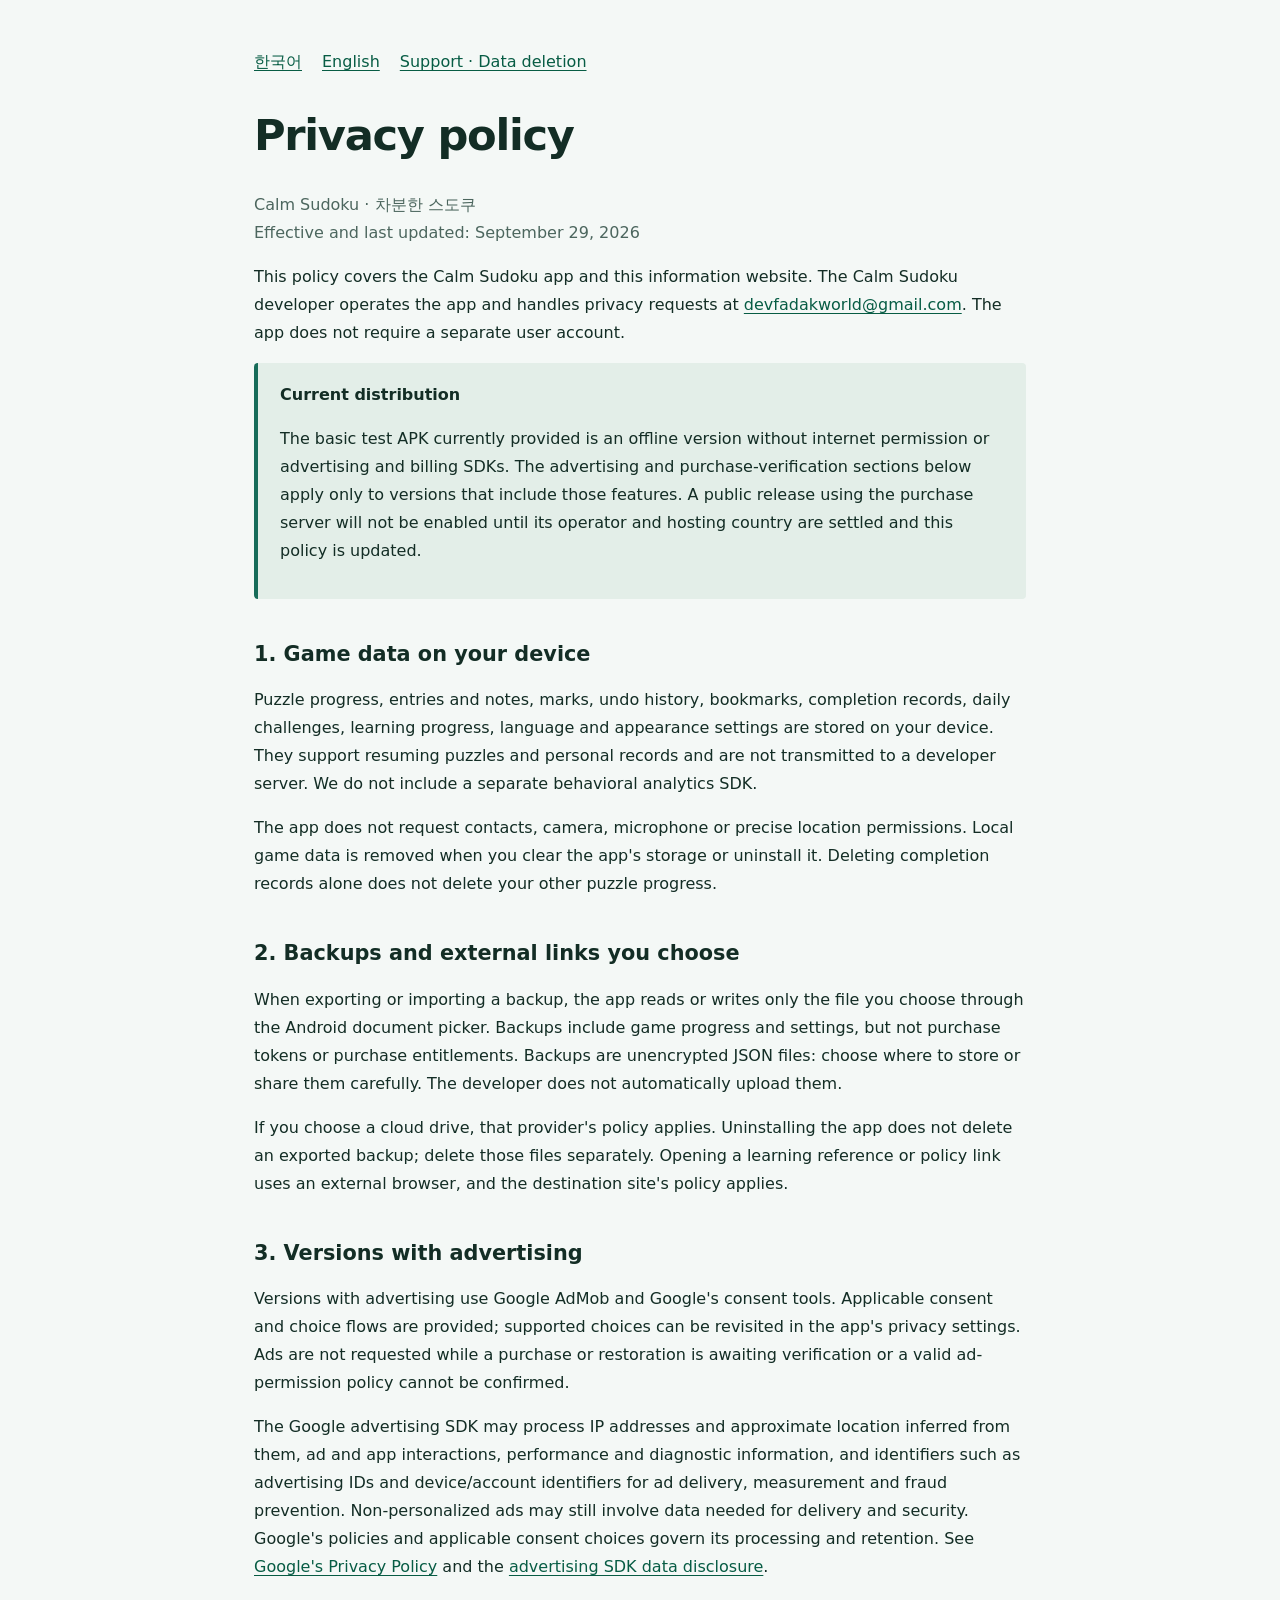
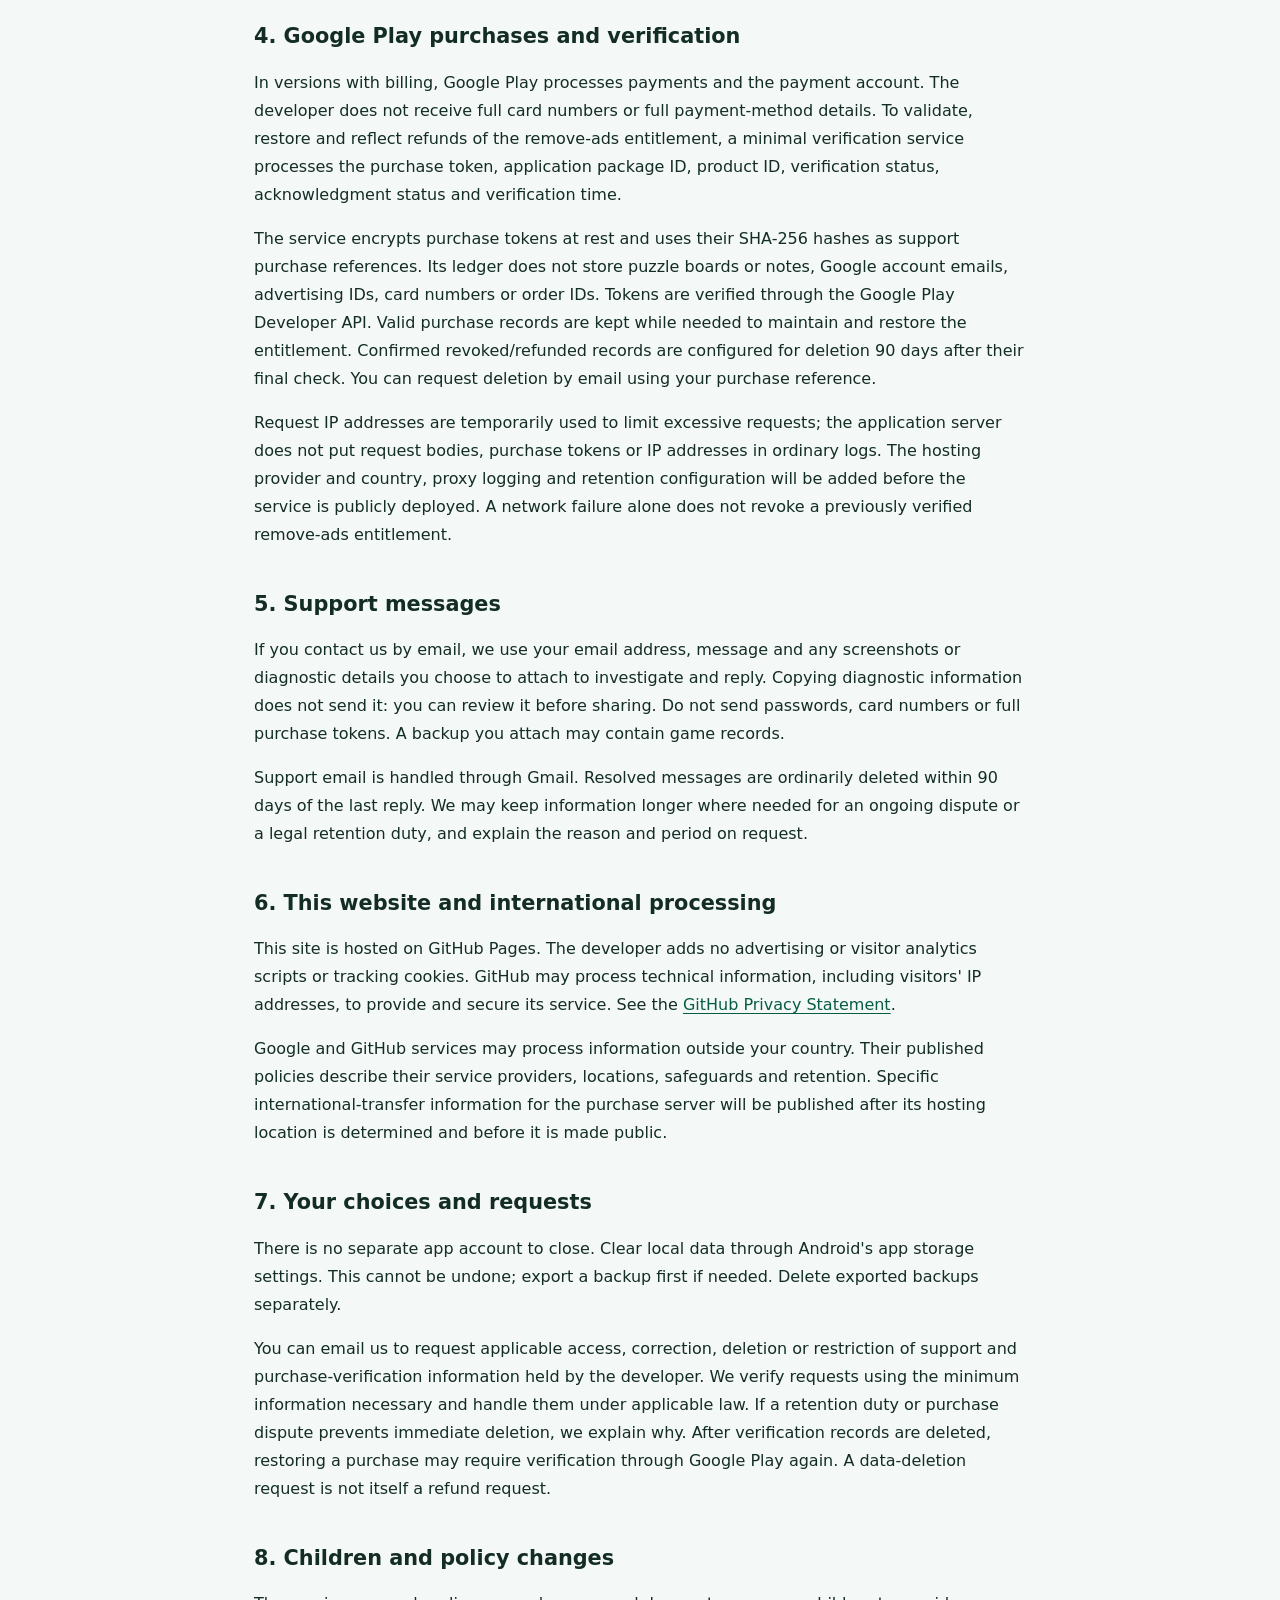
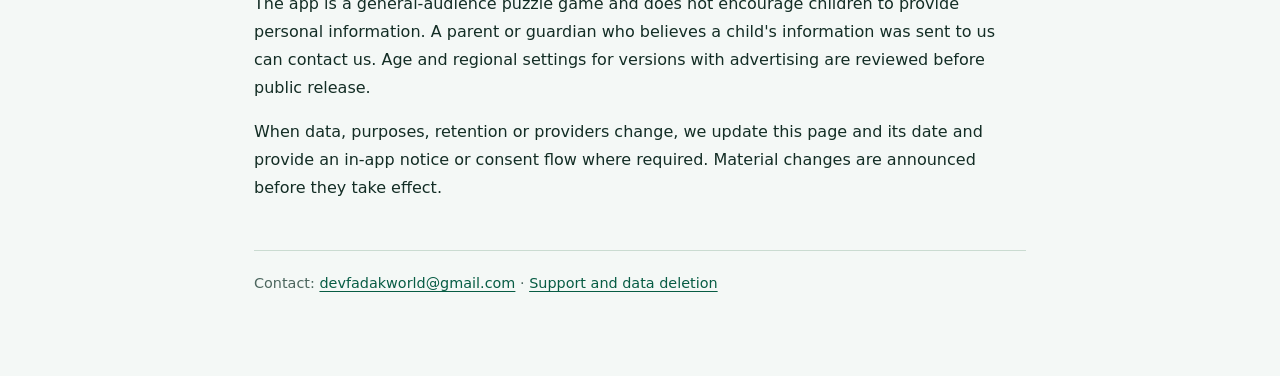
==== en.html @ 7352ee3d "Publish bilingual Sudoku privacy policy and support" ====
<!doctype html><html lang="en"><head><meta charset="utf-8"><meta name="viewport" content="width=device-width,initial-scale=1"><meta name="description" content="Calm Sudoku privacy policy and data deletion information"><meta http-equiv="Content-Security-Policy" content="default-src 'none'; style-src 'self'; base-uri 'none'; form-action 'none'"><title>Privacy policy · Calm Sudoku</title><link rel="stylesheet" href="style.css"></head><body><main>
<nav aria-label="Languages and support"><a href="index.html" lang="ko">한국어</a><a href="en.html" aria-current="page">English</a><a href="support.html#english">Support · Data deletion</a></nav>
<h1>Privacy policy</h1><p class="meta">Calm Sudoku · 차분한 스도쿠<br>Effective and last updated: September 29, 2026</p>
<p>This policy covers the Calm Sudoku app and this information website. The Calm Sudoku developer operates the app and handles privacy requests at <a href="mailto:devfadakworld@gmail.com">devfadakworld@gmail.com</a>. The app does not require a separate user account.</p>
<div class="notice"><strong>Current distribution</strong><p>The basic test APK currently provided is an offline version without internet permission or advertising and billing SDKs. The advertising and purchase-verification sections below apply only to versions that include those features. A public release using the purchase server will not be enabled until its operator and hosting country are settled and this policy is updated.</p></div>
<h2>1. Game data on your device</h2><p>Puzzle progress, entries and notes, marks, undo history, bookmarks, completion records, daily challenges, learning progress, language and appearance settings are stored on your device. They support resuming puzzles and personal records and are not transmitted to a developer server. We do not include a separate behavioral analytics SDK.</p><p>The app does not request contacts, camera, microphone or precise location permissions. Local game data is removed when you clear the app's storage or uninstall it. Deleting completion records alone does not delete your other puzzle progress.</p>
<h2>2. Backups and external links you choose</h2><p>When exporting or importing a backup, the app reads or writes only the file you choose through the Android document picker. Backups include game progress and settings, but not purchase tokens or purchase entitlements. Backups are unencrypted JSON files: choose where to store or share them carefully. The developer does not automatically upload them.</p><p>If you choose a cloud drive, that provider's policy applies. Uninstalling the app does not delete an exported backup; delete those files separately. Opening a learning reference or policy link uses an external browser, and the destination site's policy applies.</p>
<h2>3. Versions with advertising</h2><p>Versions with advertising use Google AdMob and Google's consent tools. Applicable consent and choice flows are provided; supported choices can be revisited in the app's privacy settings. Ads are not requested while a purchase or restoration is awaiting verification or a valid ad-permission policy cannot be confirmed.</p><p>The Google advertising SDK may process IP addresses and approximate location inferred from them, ad and app interactions, performance and diagnostic information, and identifiers such as advertising IDs and device/account identifiers for ad delivery, measurement and fraud prevention. Non-personalized ads may still involve data needed for delivery and security. Google's policies and applicable consent choices govern its processing and retention. See <a href="https://policies.google.com/privacy">Google's Privacy Policy</a> and the <a href="https://developers.google.com/admob/android/privacy/play-data-disclosure">advertising SDK data disclosure</a>.</p>
<h2>4. Google Play purchases and verification</h2><p>In versions with billing, Google Play processes payments and the payment account. The developer does not receive full card numbers or full payment-method details. To validate, restore and reflect refunds of the remove-ads entitlement, a minimal verification service processes the purchase token, application package ID, product ID, verification status, acknowledgment status and verification time.</p><p>The service encrypts purchase tokens at rest and uses their SHA-256 hashes as support purchase references. Its ledger does not store puzzle boards or notes, Google account emails, advertising IDs, card numbers or order IDs. Tokens are verified through the Google Play Developer API. Valid purchase records are kept while needed to maintain and restore the entitlement. Confirmed revoked/refunded records are configured for deletion 90 days after their final check. You can request deletion by email using your purchase reference.</p><p>Request IP addresses are temporarily used to limit excessive requests; the application server does not put request bodies, purchase tokens or IP addresses in ordinary logs. The hosting provider and country, proxy logging and retention configuration will be added before the service is publicly deployed. A network failure alone does not revoke a previously verified remove-ads entitlement.</p>
<h2>5. Support messages</h2><p>If you contact us by email, we use your email address, message and any screenshots or diagnostic details you choose to attach to investigate and reply. Copying diagnostic information does not send it: you can review it before sharing. Do not send passwords, card numbers or full purchase tokens. A backup you attach may contain game records.</p><p>Support email is handled through Gmail. Resolved messages are ordinarily deleted within 90 days of the last reply. We may keep information longer where needed for an ongoing dispute or a legal retention duty, and explain the reason and period on request.</p>
<h2>6. This website and international processing</h2><p>This site is hosted on GitHub Pages. The developer adds no advertising or visitor analytics scripts or tracking cookies. GitHub may process technical information, including visitors' IP addresses, to provide and secure its service. See the <a href="https://docs.github.com/en/site-policy/privacy-policies/github-general-privacy-statement">GitHub Privacy Statement</a>.</p><p>Google and GitHub services may process information outside your country. Their published policies describe their service providers, locations, safeguards and retention. Specific international-transfer information for the purchase server will be published after its hosting location is determined and before it is made public.</p>
<h2>7. Your choices and requests</h2><p>There is no separate app account to close. Clear local data through Android's app storage settings. This cannot be undone; export a backup first if needed. Delete exported backups separately.</p><p>You can email us to request applicable access, correction, deletion or restriction of support and purchase-verification information held by the developer. We verify requests using the minimum information necessary and handle them under applicable law. If a retention duty or purchase dispute prevents immediate deletion, we explain why. After verification records are deleted, restoring a purchase may require verification through Google Play again. A data-deletion request is not itself a refund request.</p>
<h2>8. Children and policy changes</h2><p>The app is a general-audience puzzle game and does not encourage children to provide personal information. A parent or guardian who believes a child's information was sent to us can contact us. Age and regional settings for versions with advertising are reviewed before public release.</p><p>When data, purposes, retention or providers change, we update this page and its date and provide an in-app notice or consent flow where required. Material changes are announced before they take effect.</p>
<footer>Contact: <a href="mailto:devfadakworld@gmail.com">devfadakworld@gmail.com</a> · <a href="support.html#english">Support and data deletion</a></footer>
</main></body></html>
---- style.css ----
:root{font-family:system-ui,-apple-system,'Segoe UI',sans-serif;color:#132d25;background:#f4f8f6;line-height:1.75}*{box-sizing:border-box}body{margin:0}main{max-width:820px;margin:auto;padding:48px 24px 80px}nav{display:flex;gap:20px;flex-wrap:wrap;margin-bottom:32px}a{color:#075c44;text-underline-offset:3px}a:focus-visible{outline:3px solid #176c59;outline-offset:4px}h1{font-size:clamp(1.8rem,6vw,2.7rem);line-height:1.25;letter-spacing:-.03em}h2{font-size:1.3rem;line-height:1.45;margin-top:40px}p,li{overflow-wrap:anywhere}li{margin:8px 0}.meta{color:#4c665e}.notice{padding:18px 22px;background:#e3eee8;border-left:4px solid #176c59;border-radius:4px}footer{border-top:1px solid #cadbd1;margin-top:48px;padding-top:20px;color:#4c665e;font-size:.9rem}@media(prefers-color-scheme:dark){:root{background:#10231c;color:#edf6f1}a{color:#99e3c6}.notice{background:#203e31}.meta,footer{color:#b2c7bc}}
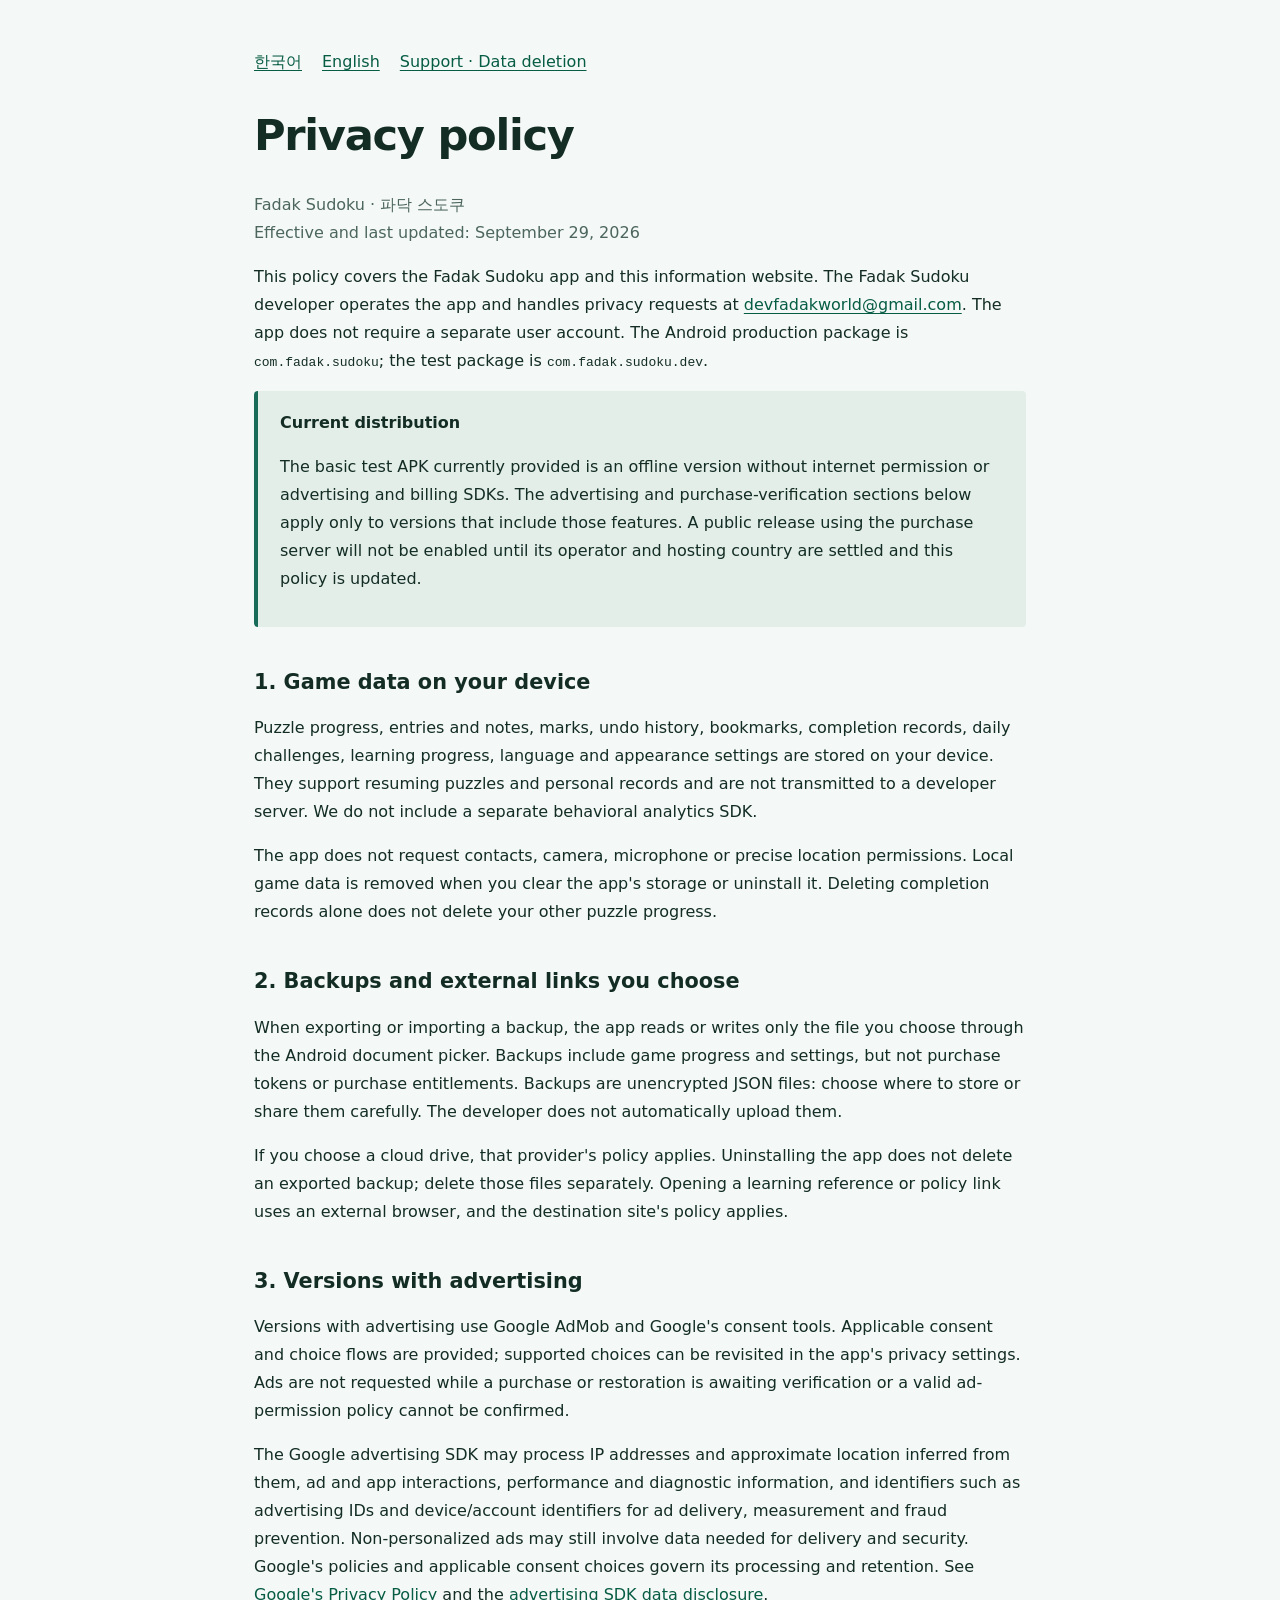
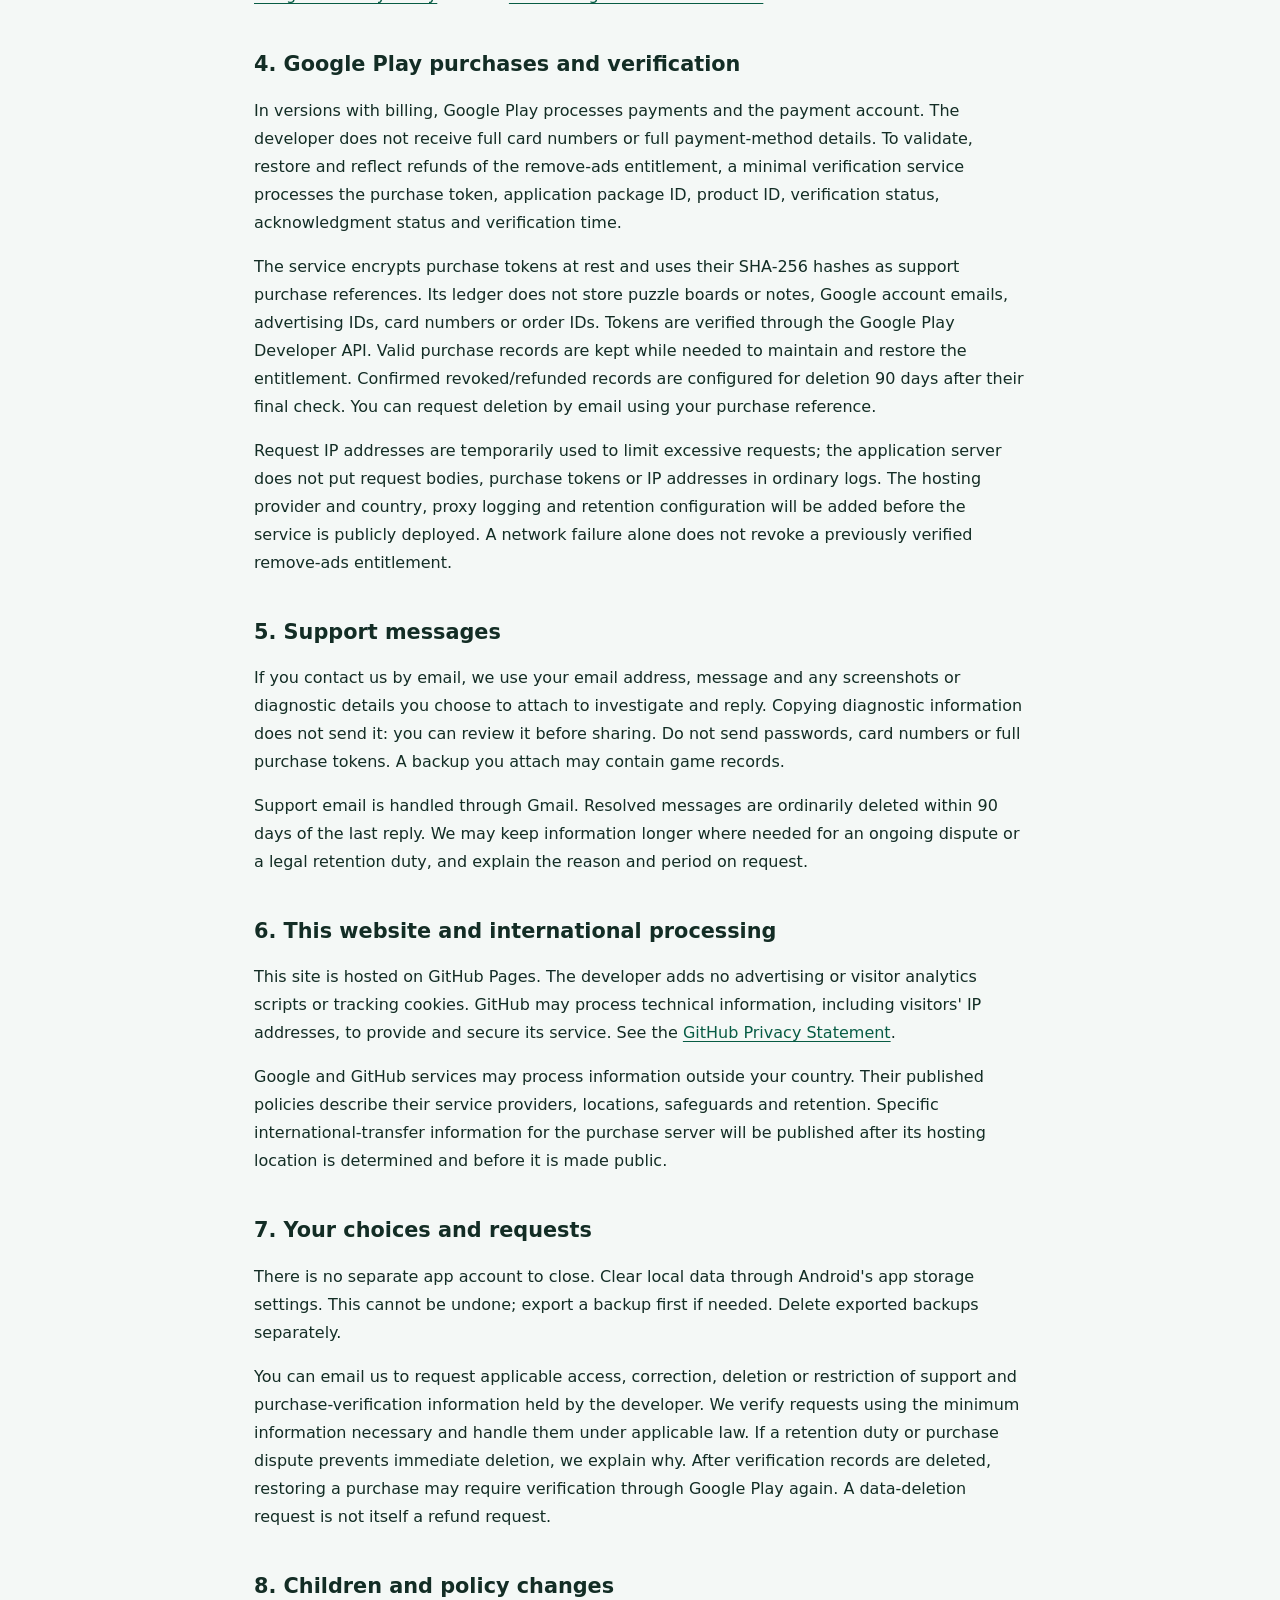
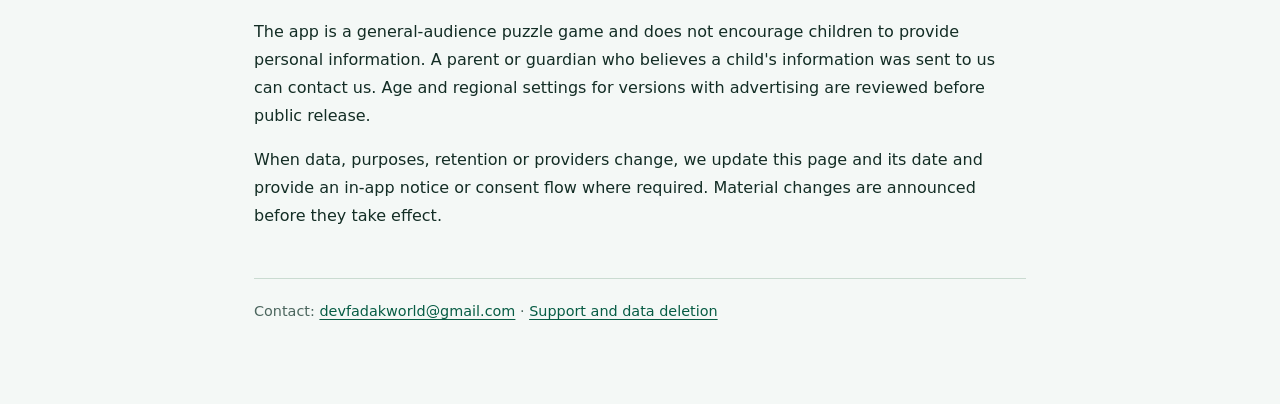
==== commit 63a9f1db: "Set Fadak Sudoku app identity and Android package" ====
--- a/en.html
+++ b/en.html
@@ -1,7 +1,7 @@
-<!doctype html><html lang="en"><head><meta charset="utf-8"><meta name="viewport" content="width=device-width,initial-scale=1"><meta name="description" content="Calm Sudoku privacy policy and data deletion information"><meta http-equiv="Content-Security-Policy" content="default-src 'none'; style-src 'self'; base-uri 'none'; form-action 'none'"><title>Privacy policy · Calm Sudoku</title><link rel="stylesheet" href="style.css"></head><body><main>
+<!doctype html><html lang="en"><head><meta charset="utf-8"><meta name="viewport" content="width=device-width,initial-scale=1"><meta name="description" content="Fadak Sudoku privacy policy and data deletion information"><meta http-equiv="Content-Security-Policy" content="default-src 'none'; style-src 'self'; base-uri 'none'; form-action 'none'"><title>Privacy policy · Fadak Sudoku</title><link rel="stylesheet" href="style.css"></head><body><main>
 <nav aria-label="Languages and support"><a href="index.html" lang="ko">한국어</a><a href="en.html" aria-current="page">English</a><a href="support.html#english">Support · Data deletion</a></nav>
-<h1>Privacy policy</h1><p class="meta">Calm Sudoku · 차분한 스도쿠<br>Effective and last updated: September 29, 2026</p>
-<p>This policy covers the Calm Sudoku app and this information website. The Calm Sudoku developer operates the app and handles privacy requests at <a href="mailto:devfadakworld@gmail.com">devfadakworld@gmail.com</a>. The app does not require a separate user account.</p>
+<h1>Privacy policy</h1><p class="meta">Fadak Sudoku · 파닥 스도쿠<br>Effective and last updated: September 29, 2026</p>
+<p>This policy covers the Fadak Sudoku app and this information website. The Fadak Sudoku developer operates the app and handles privacy requests at <a href="mailto:devfadakworld@gmail.com">devfadakworld@gmail.com</a>. The app does not require a separate user account. The Android production package is <code>com.fadak.sudoku</code>; the test package is <code>com.fadak.sudoku.dev</code>.</p>
 <div class="notice"><strong>Current distribution</strong><p>The basic test APK currently provided is an offline version without internet permission or advertising and billing SDKs. The advertising and purchase-verification sections below apply only to versions that include those features. A public release using the purchase server will not be enabled until its operator and hosting country are settled and this policy is updated.</p></div>
 <h2>1. Game data on your device</h2><p>Puzzle progress, entries and notes, marks, undo history, bookmarks, completion records, daily challenges, learning progress, language and appearance settings are stored on your device. They support resuming puzzles and personal records and are not transmitted to a developer server. We do not include a separate behavioral analytics SDK.</p><p>The app does not request contacts, camera, microphone or precise location permissions. Local game data is removed when you clear the app's storage or uninstall it. Deleting completion records alone does not delete your other puzzle progress.</p>
 <h2>2. Backups and external links you choose</h2><p>When exporting or importing a backup, the app reads or writes only the file you choose through the Android document picker. Backups include game progress and settings, but not purchase tokens or purchase entitlements. Backups are unencrypted JSON files: choose where to store or share them carefully. The developer does not automatically upload them.</p><p>If you choose a cloud drive, that provider's policy applies. Uninstalling the app does not delete an exported backup; delete those files separately. Opening a learning reference or policy link uses an external browser, and the destination site's policy applies.</p>
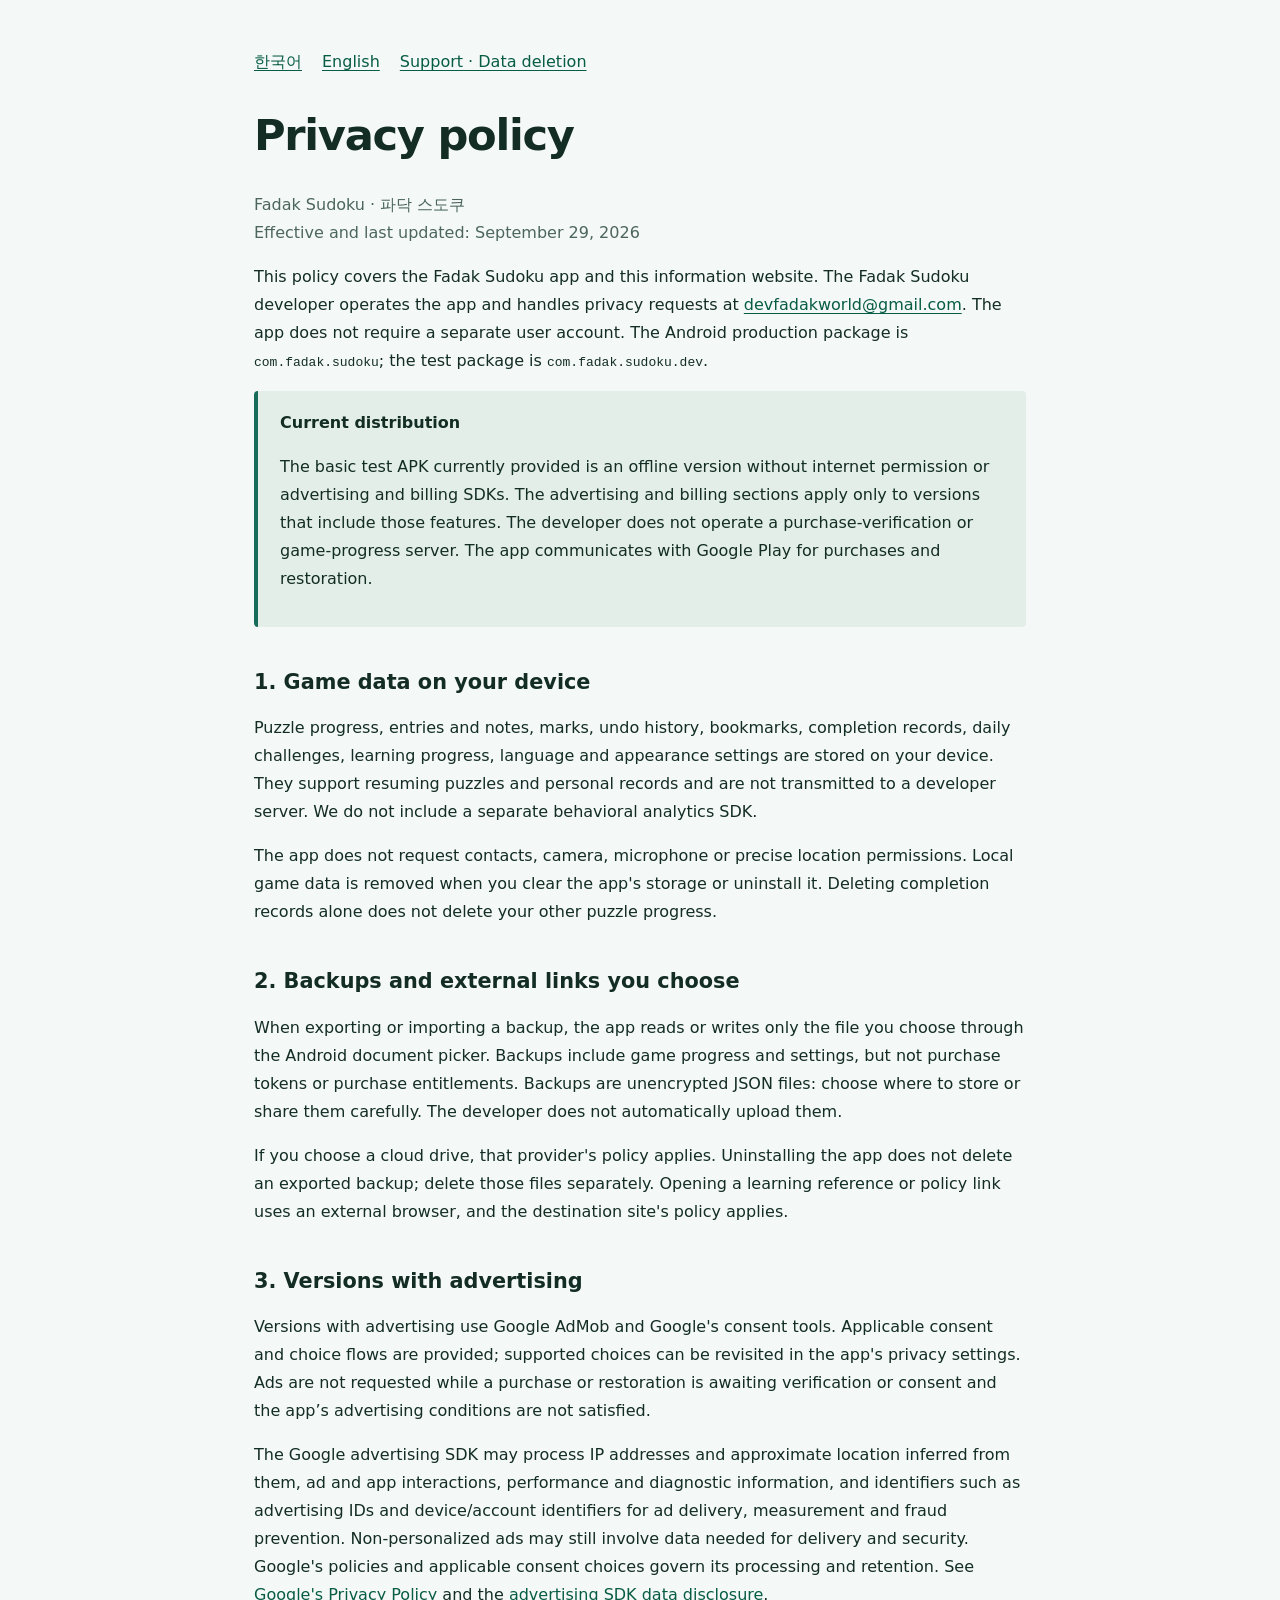
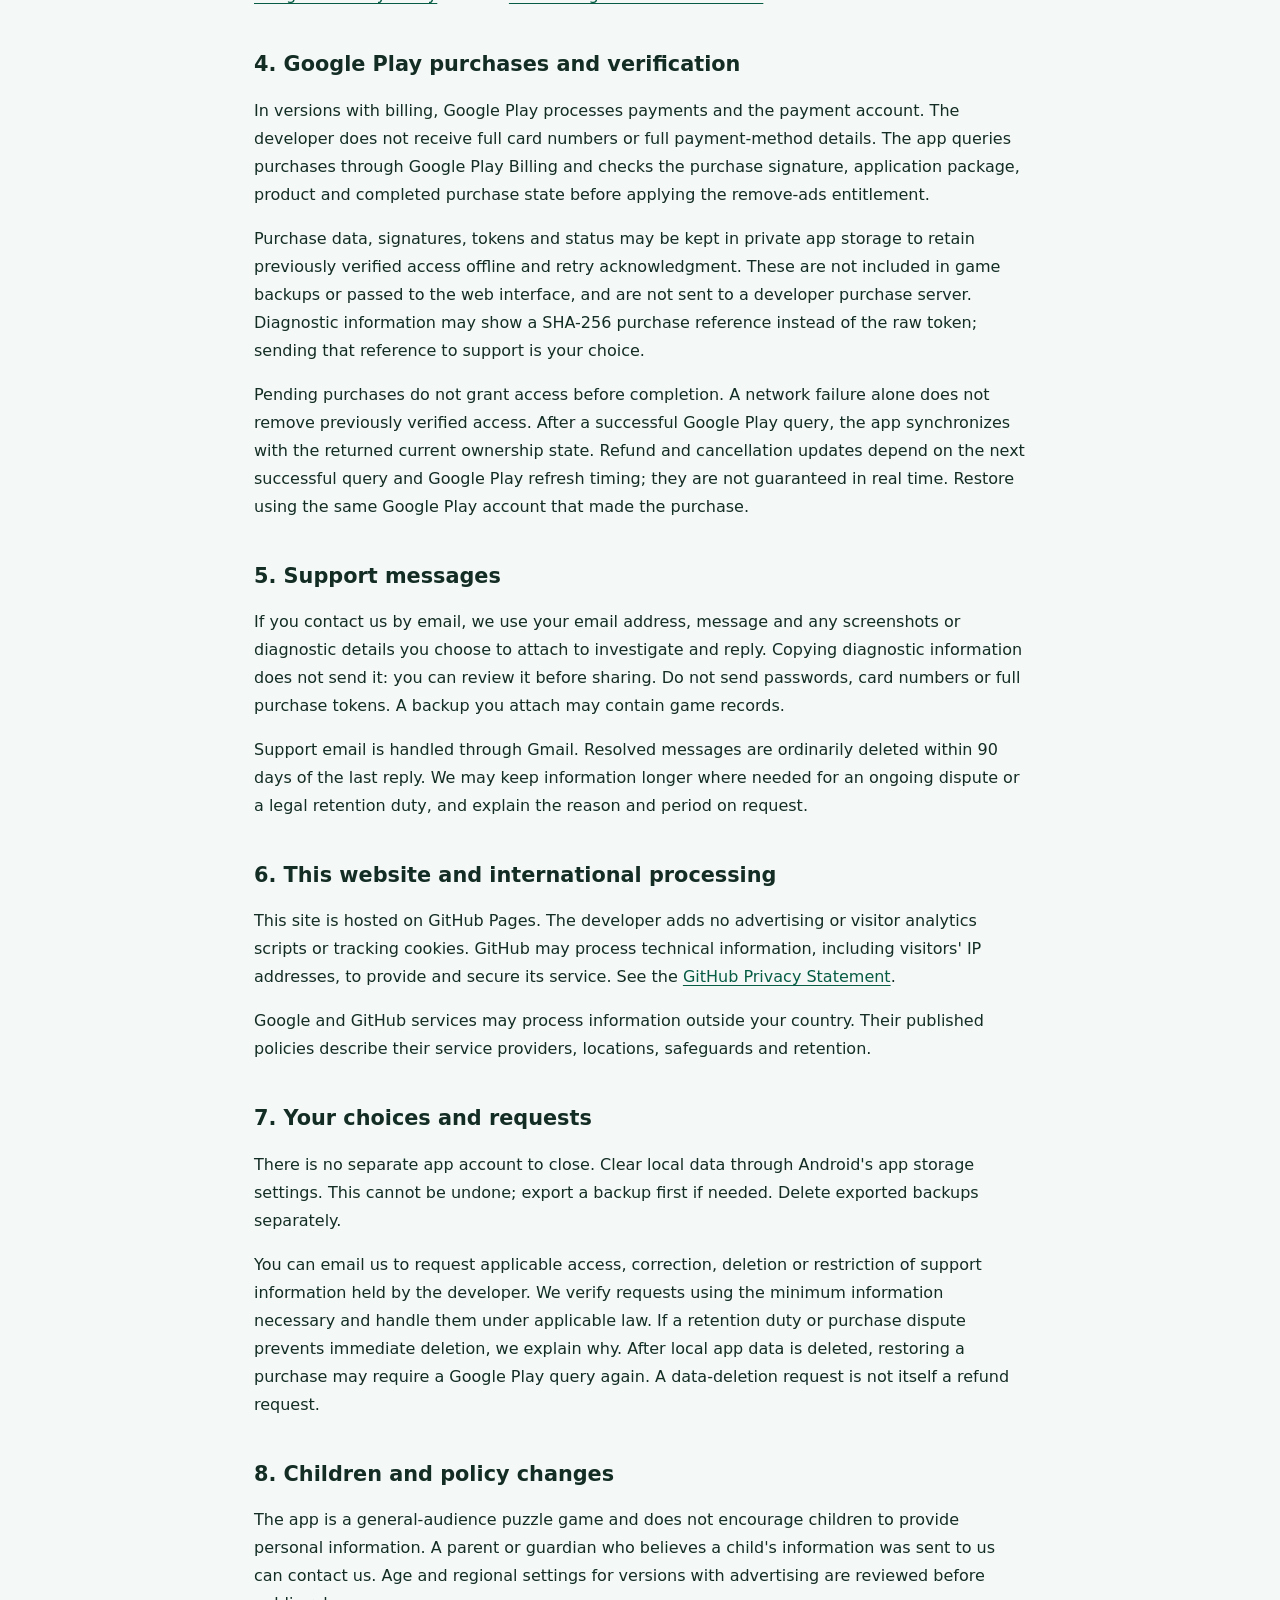
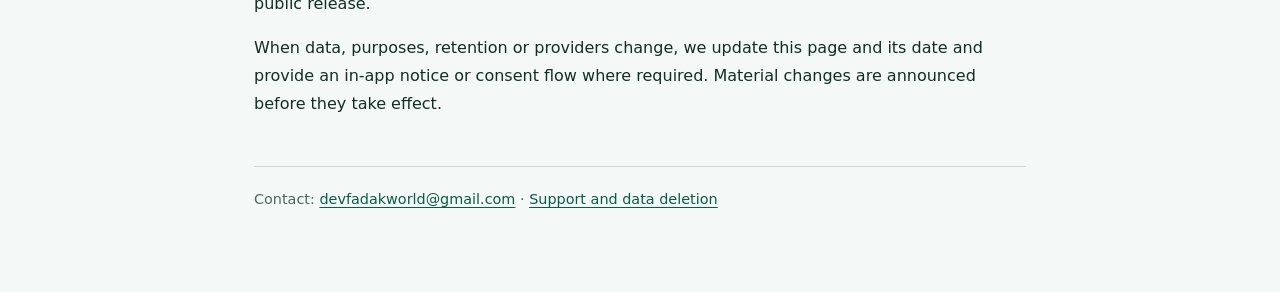
==== commit 418228c8: "Document client-only Play Billing and local purchase storage" ====
--- a/en.html
+++ b/en.html
@@ -2,14 +2,14 @@
 <nav aria-label="Languages and support"><a href="index.html" lang="ko">한국어</a><a href="en.html" aria-current="page">English</a><a href="support.html#english">Support · Data deletion</a></nav>
 <h1>Privacy policy</h1><p class="meta">Fadak Sudoku · 파닥 스도쿠<br>Effective and last updated: September 29, 2026</p>
 <p>This policy covers the Fadak Sudoku app and this information website. The Fadak Sudoku developer operates the app and handles privacy requests at <a href="mailto:devfadakworld@gmail.com">devfadakworld@gmail.com</a>. The app does not require a separate user account. The Android production package is <code>com.fadak.sudoku</code>; the test package is <code>com.fadak.sudoku.dev</code>.</p>
-<div class="notice"><strong>Current distribution</strong><p>The basic test APK currently provided is an offline version without internet permission or advertising and billing SDKs. The advertising and purchase-verification sections below apply only to versions that include those features. A public release using the purchase server will not be enabled until its operator and hosting country are settled and this policy is updated.</p></div>
+<div class="notice"><strong>Current distribution</strong><p>The basic test APK currently provided is an offline version without internet permission or advertising and billing SDKs. The advertising and billing sections apply only to versions that include those features. The developer does not operate a purchase-verification or game-progress server. The app communicates with Google Play for purchases and restoration.</p></div>
 <h2>1. Game data on your device</h2><p>Puzzle progress, entries and notes, marks, undo history, bookmarks, completion records, daily challenges, learning progress, language and appearance settings are stored on your device. They support resuming puzzles and personal records and are not transmitted to a developer server. We do not include a separate behavioral analytics SDK.</p><p>The app does not request contacts, camera, microphone or precise location permissions. Local game data is removed when you clear the app's storage or uninstall it. Deleting completion records alone does not delete your other puzzle progress.</p>
 <h2>2. Backups and external links you choose</h2><p>When exporting or importing a backup, the app reads or writes only the file you choose through the Android document picker. Backups include game progress and settings, but not purchase tokens or purchase entitlements. Backups are unencrypted JSON files: choose where to store or share them carefully. The developer does not automatically upload them.</p><p>If you choose a cloud drive, that provider's policy applies. Uninstalling the app does not delete an exported backup; delete those files separately. Opening a learning reference or policy link uses an external browser, and the destination site's policy applies.</p>
-<h2>3. Versions with advertising</h2><p>Versions with advertising use Google AdMob and Google's consent tools. Applicable consent and choice flows are provided; supported choices can be revisited in the app's privacy settings. Ads are not requested while a purchase or restoration is awaiting verification or a valid ad-permission policy cannot be confirmed.</p><p>The Google advertising SDK may process IP addresses and approximate location inferred from them, ad and app interactions, performance and diagnostic information, and identifiers such as advertising IDs and device/account identifiers for ad delivery, measurement and fraud prevention. Non-personalized ads may still involve data needed for delivery and security. Google's policies and applicable consent choices govern its processing and retention. See <a href="https://policies.google.com/privacy">Google's Privacy Policy</a> and the <a href="https://developers.google.com/admob/android/privacy/play-data-disclosure">advertising SDK data disclosure</a>.</p>
-<h2>4. Google Play purchases and verification</h2><p>In versions with billing, Google Play processes payments and the payment account. The developer does not receive full card numbers or full payment-method details. To validate, restore and reflect refunds of the remove-ads entitlement, a minimal verification service processes the purchase token, application package ID, product ID, verification status, acknowledgment status and verification time.</p><p>The service encrypts purchase tokens at rest and uses their SHA-256 hashes as support purchase references. Its ledger does not store puzzle boards or notes, Google account emails, advertising IDs, card numbers or order IDs. Tokens are verified through the Google Play Developer API. Valid purchase records are kept while needed to maintain and restore the entitlement. Confirmed revoked/refunded records are configured for deletion 90 days after their final check. You can request deletion by email using your purchase reference.</p><p>Request IP addresses are temporarily used to limit excessive requests; the application server does not put request bodies, purchase tokens or IP addresses in ordinary logs. The hosting provider and country, proxy logging and retention configuration will be added before the service is publicly deployed. A network failure alone does not revoke a previously verified remove-ads entitlement.</p>
+<h2>3. Versions with advertising</h2><p>Versions with advertising use Google AdMob and Google's consent tools. Applicable consent and choice flows are provided; supported choices can be revisited in the app's privacy settings. Ads are not requested while a purchase or restoration is awaiting verification or consent and the app’s advertising conditions are not satisfied.</p><p>The Google advertising SDK may process IP addresses and approximate location inferred from them, ad and app interactions, performance and diagnostic information, and identifiers such as advertising IDs and device/account identifiers for ad delivery, measurement and fraud prevention. Non-personalized ads may still involve data needed for delivery and security. Google's policies and applicable consent choices govern its processing and retention. See <a href="https://policies.google.com/privacy">Google's Privacy Policy</a> and the <a href="https://developers.google.com/admob/android/privacy/play-data-disclosure">advertising SDK data disclosure</a>.</p>
+<h2>4. Google Play purchases and verification</h2><p>In versions with billing, Google Play processes payments and the payment account. The developer does not receive full card numbers or full payment-method details. The app queries purchases through Google Play Billing and checks the purchase signature, application package, product and completed purchase state before applying the remove-ads entitlement.</p><p>Purchase data, signatures, tokens and status may be kept in private app storage to retain previously verified access offline and retry acknowledgment. These are not included in game backups or passed to the web interface, and are not sent to a developer purchase server. Diagnostic information may show a SHA-256 purchase reference instead of the raw token; sending that reference to support is your choice.</p><p>Pending purchases do not grant access before completion. A network failure alone does not remove previously verified access. After a successful Google Play query, the app synchronizes with the returned current ownership state. Refund and cancellation updates depend on the next successful query and Google Play refresh timing; they are not guaranteed in real time. Restore using the same Google Play account that made the purchase.</p>
 <h2>5. Support messages</h2><p>If you contact us by email, we use your email address, message and any screenshots or diagnostic details you choose to attach to investigate and reply. Copying diagnostic information does not send it: you can review it before sharing. Do not send passwords, card numbers or full purchase tokens. A backup you attach may contain game records.</p><p>Support email is handled through Gmail. Resolved messages are ordinarily deleted within 90 days of the last reply. We may keep information longer where needed for an ongoing dispute or a legal retention duty, and explain the reason and period on request.</p>
-<h2>6. This website and international processing</h2><p>This site is hosted on GitHub Pages. The developer adds no advertising or visitor analytics scripts or tracking cookies. GitHub may process technical information, including visitors' IP addresses, to provide and secure its service. See the <a href="https://docs.github.com/en/site-policy/privacy-policies/github-general-privacy-statement">GitHub Privacy Statement</a>.</p><p>Google and GitHub services may process information outside your country. Their published policies describe their service providers, locations, safeguards and retention. Specific international-transfer information for the purchase server will be published after its hosting location is determined and before it is made public.</p>
-<h2>7. Your choices and requests</h2><p>There is no separate app account to close. Clear local data through Android's app storage settings. This cannot be undone; export a backup first if needed. Delete exported backups separately.</p><p>You can email us to request applicable access, correction, deletion or restriction of support and purchase-verification information held by the developer. We verify requests using the minimum information necessary and handle them under applicable law. If a retention duty or purchase dispute prevents immediate deletion, we explain why. After verification records are deleted, restoring a purchase may require verification through Google Play again. A data-deletion request is not itself a refund request.</p>
+<h2>6. This website and international processing</h2><p>This site is hosted on GitHub Pages. The developer adds no advertising or visitor analytics scripts or tracking cookies. GitHub may process technical information, including visitors' IP addresses, to provide and secure its service. See the <a href="https://docs.github.com/en/site-policy/privacy-policies/github-general-privacy-statement">GitHub Privacy Statement</a>.</p><p>Google and GitHub services may process information outside your country. Their published policies describe their service providers, locations, safeguards and retention.</p>
+<h2>7. Your choices and requests</h2><p>There is no separate app account to close. Clear local data through Android's app storage settings. This cannot be undone; export a backup first if needed. Delete exported backups separately.</p><p>You can email us to request applicable access, correction, deletion or restriction of support information held by the developer. We verify requests using the minimum information necessary and handle them under applicable law. If a retention duty or purchase dispute prevents immediate deletion, we explain why. After local app data is deleted, restoring a purchase may require a Google Play query again. A data-deletion request is not itself a refund request.</p>
 <h2>8. Children and policy changes</h2><p>The app is a general-audience puzzle game and does not encourage children to provide personal information. A parent or guardian who believes a child's information was sent to us can contact us. Age and regional settings for versions with advertising are reviewed before public release.</p><p>When data, purposes, retention or providers change, we update this page and its date and provide an in-app notice or consent flow where required. Material changes are announced before they take effect.</p>
 <footer>Contact: <a href="mailto:devfadakworld@gmail.com">devfadakworld@gmail.com</a> · <a href="support.html#english">Support and data deletion</a></footer>
 </main></body></html>
